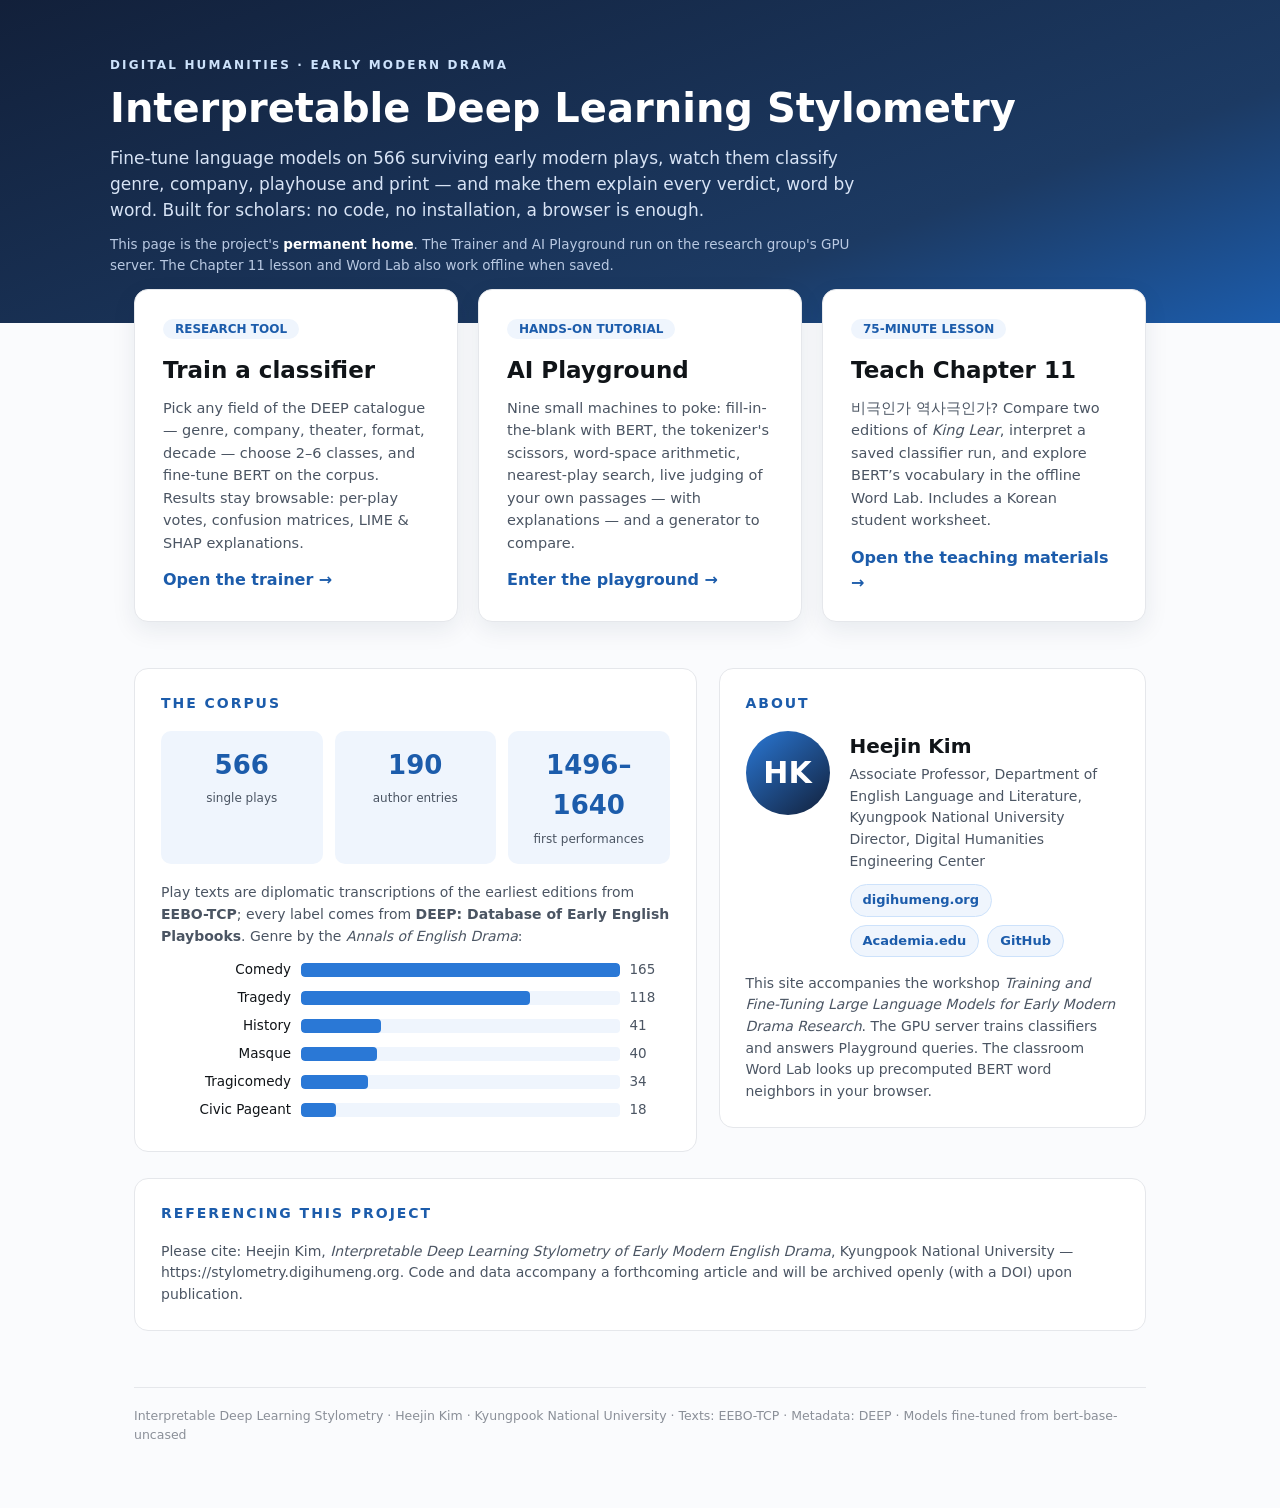
==== index.html @ d843ae89 "Publish Chapter 11 teaching pages and offline Word Lab" ====
<!DOCTYPE html>
<html lang="en"><head>
<meta charset="utf-8">
<meta name="viewport" content="width=device-width, initial-scale=1">
<meta name="color-scheme" content="light">
<link rel='canonical' href='https://stylometry.digihumeng.org/'>
<title>Interpretable Deep Learning Stylometry — Early Modern Drama</title>
<style>
  * { box-sizing: border-box; margin: 0; }
  body { font-family: system-ui, -apple-system, 'Segoe UI', sans-serif; background: #fafbfd;
         color: #101418; line-height: 1.55; }
  a { color: #1c5cab; text-decoration: none; }
  a:hover { text-decoration: underline; }
  .wrap { max-width: 1060px; margin: 0 auto; padding: 0 24px 64px; }
  header.hero { background: linear-gradient(160deg, #12203a 0%, #1c3a63 70%, #1c5cab 100%);
                 color: #fff; padding: 56px 24px 48px; }
  .hero-inner { max-width: 1060px; margin: 0 auto; }
  .kicker { letter-spacing: .18em; font-size: 12px; font-weight: 700; color: #cde2fb;
             text-transform: uppercase; }
  h1 { font-size: 40px; line-height: 1.15; margin: 10px 0 14px; font-weight: 800; }
  .hero p { color: #d7e3f5; max-width: 760px; font-size: 17px; }
  .cards { display: grid; grid-template-columns: repeat(auto-fit, minmax(min(100%, 300px), 1fr));
            gap: 20px; margin-top: -34px; }
  .card { background: #fff; border: 1px solid #e5e7eb; border-radius: 14px; padding: 26px 28px;
           box-shadow: 0 8px 24px rgba(16,32,58,.08); display: block; color: #101418; }
  .card:hover { box-shadow: 0 10px 30px rgba(16,32,58,.14); text-decoration: none;
                 transform: translateY(-2px); transition: all .15s; }
  .card .tag { font-size: 12px; font-weight: 700; color: #1c5cab; background: #eff5fd;
                border-radius: 999px; padding: 3px 12px; }
  .card h2 { font-size: 23px; margin: 12px 0 8px; }
  .card p { color: #4b5563; font-size: 14.5px; }
  .card .go { display: inline-block; margin-top: 14px; font-weight: 700; color: #1c5cab; }
  section { margin-top: 46px; }
  h3.sec { font-size: 14px; letter-spacing: .14em; text-transform: uppercase; color: #1c5cab;
            margin-bottom: 16px; }
  .grid2 { display: grid; grid-template-columns: 1.25fr .95fr; gap: 22px; align-items: start; }
  @media (max-width: 800px) { .grid2 { grid-template-columns: 1fr; } }
  .panel { background: #fff; border: 1px solid #e5e7eb; border-radius: 14px; padding: 24px 26px; }
  .tiles { display: grid; grid-template-columns: repeat(3, 1fr); gap: 12px; margin: 14px 0 18px; }
  .tile { background: #eff5fd; border-radius: 10px; padding: 14px 10px; text-align: center; }
  .tile b { display: block; font-size: 26px; color: #1c5cab; }
  .tile span { font-size: 12px; color: #4b5563; }
  .gline { display: flex; align-items: center; gap: 10px; margin: 7px 0; font-size: 13.5px; }
  .gname { width: 130px; text-align: right; color: #101418; }
  .gbar { flex: 1; background: #eff5fd; border-radius: 4px; height: 14px; overflow: hidden; }
  .gbar span { display: block; height: 100%; background: #2a78d6; border-radius: 4px; }
  .gnum { width: 40px; color: #4b5563; }
  .profile { display: flex; gap: 20px; align-items: flex-start; }
  .avatar { width: 84px; height: 84px; border-radius: 50%; background: linear-gradient(140deg, #2a78d6, #12203a);
             color: #fff; font-size: 30px; font-weight: 800; display: flex; align-items: center;
             justify-content: center; flex: 0 0 auto; }
  .profile h4 { font-size: 20px; margin-bottom: 2px; }
  .profile .role { color: #4b5563; font-size: 14px; }
  .links { margin-top: 12px; display: flex; flex-wrap: wrap; gap: 8px; }
  .links a { font-size: 13px; border: 1px solid #cde2fb; background: #eff5fd; color: #1c5cab;
              padding: 5px 12px; border-radius: 999px; font-weight: 600; }
  footer { margin-top: 56px; color: #8a8f98; font-size: 12.5px; border-top: 1px solid #e5e7eb;
            padding-top: 18px; }
</style></head>
<body>
<header class="hero"><div class="hero-inner">
  <div class="kicker">Digital Humanities · Early Modern Drama</div>
  <h1>Interpretable Deep Learning Stylometry</h1>
  <p>Fine-tune language models on 566 surviving early modern plays, watch them classify
     genre, company, playhouse and print — and make them explain every verdict, word by word.
     Built for scholars: no code, no installation, a browser is enough.</p>
  <p style='margin-top:10px;font-size:13.5px;color:#b9c9e2'>This page is the project's <b style='color:#fff'>permanent home</b>. The Trainer and AI Playground run on the research group's GPU server. The Chapter 11 lesson and Word Lab also work offline when saved.</p>
</div></header>

<div class="wrap">
  <div class="cards">
    <a class="card" href="https://interpretable-deep-learning-stylometry.ngrok.app/train/">
      <span class="tag">RESEARCH TOOL</span>
      <h2>Train a classifier</h2>
      <p>Pick any field of the DEEP catalogue — genre, company, theater, format, decade —
         choose 2–6 classes, and fine-tune BERT on the corpus. Results stay browsable:
         per-play votes, confusion matrices, LIME &amp; SHAP explanations.</p>
      <span class="go">Open the trainer →</span>
    </a>
    <a class="card" href="https://interpretable-deep-learning-stylometry.ngrok.app/play/">
      <span class="tag">HANDS-ON TUTORIAL</span>
      <h2>AI Playground</h2>
      <p>Nine small machines to poke: fill-in-the-blank with BERT, the tokenizer's scissors,
         word-space arithmetic, nearest-play search, live judging of your own passages —
         with explanations — and a generator to compare.</p>
      <span class="go">Enter the playground →</span>
    </a>
    <a class="card" href="teaching/index.html" hreflang="ko">
      <span class="tag">75-MINUTE LESSON</span>
      <h2>Teach Chapter 11</h2>
      <p><span lang="ko">비극인가 역사극인가?</span> Compare two editions of <i>King Lear</i>, interpret a saved
         classifier run, and explore BERT’s vocabulary in the offline Word Lab. Includes a Korean student worksheet.</p>
      <span class="go">Open the teaching materials →</span>
    </a>
  </div>

  <section class="grid2">
    <div class="panel">
      <h3 class="sec">The corpus</h3>
      <div class="tiles">
        <div class="tile"><b>566</b><span>single plays</span></div>
        <div class="tile"><b>190</b><span>author entries</span></div>
        <div class="tile"><b>1496–1640</b><span>first performances</span></div>
      </div>
      <p style="font-size:14px;color:#4b5563">Play texts are diplomatic transcriptions of the earliest
        editions from <b>EEBO-TCP</b>; every label comes from <b>DEEP: Database of Early English
        Playbooks</b>. Genre by the <i>Annals of English Drama</i>:</p>
      <div style="margin-top:12px"><div class='gline'><span class='gname'>Comedy</span><span class='gbar'><span style='width:100%'></span></span><span class='gnum'>165</span></div><div class='gline'><span class='gname'>Tragedy</span><span class='gbar'><span style='width:72%'></span></span><span class='gnum'>118</span></div><div class='gline'><span class='gname'>History</span><span class='gbar'><span style='width:25%'></span></span><span class='gnum'>41</span></div><div class='gline'><span class='gname'>Masque</span><span class='gbar'><span style='width:24%'></span></span><span class='gnum'>40</span></div><div class='gline'><span class='gname'>Tragicomedy</span><span class='gbar'><span style='width:21%'></span></span><span class='gnum'>34</span></div><div class='gline'><span class='gname'>Civic Pageant</span><span class='gbar'><span style='width:11%'></span></span><span class='gnum'>18</span></div></div>
    </div>
    <div class="panel">
      <h3 class="sec">About</h3>
      <div class="profile">
        <div class="avatar">HK</div>
        <div>
          <h4>Heejin Kim</h4>
          <div class="role">Associate Professor, Department of English Language and Literature,
            Kyungpook National University<br>
            Director, Digital Humanities Engineering Center</div>
          <div class="links">
            <a href="https://www.digihumeng.org" target="_blank">digihumeng.org</a>
            <a href="https://knu.academia.edu/HeejinKim" target="_blank">Academia.edu</a>
            <a href="https://github.com/hkim1596" target="_blank">GitHub</a>
          </div>
        </div>
      </div>
      <p style="margin-top:16px;font-size:14px;color:#4b5563">This site accompanies the workshop
        <i>Training and Fine-Tuning Large Language Models for Early Modern Drama Research</i>.
        The GPU server trains classifiers and answers Playground queries. The classroom Word Lab
        looks up precomputed BERT word neighbors in your browser.</p>
    </div>
  </section>

  <section class='panel' style='margin-top:26px'><h3 class='sec'>Referencing this project</h3><p style='font-size:14px;color:#4b5563'>Please cite: Heejin Kim, <i>Interpretable Deep Learning Stylometry of Early Modern English Drama</i>, Kyungpook National University — https://stylometry.digihumeng.org. Code and data accompany a forthcoming article and will be archived openly (with a DOI) upon publication.</p></section>
<footer>Interpretable Deep Learning Stylometry · Heejin Kim · Kyungpook National University ·
    Texts: EEBO-TCP · Metadata: DEEP · Models fine-tuned from bert-base-uncased</footer>
</div>
</body></html>
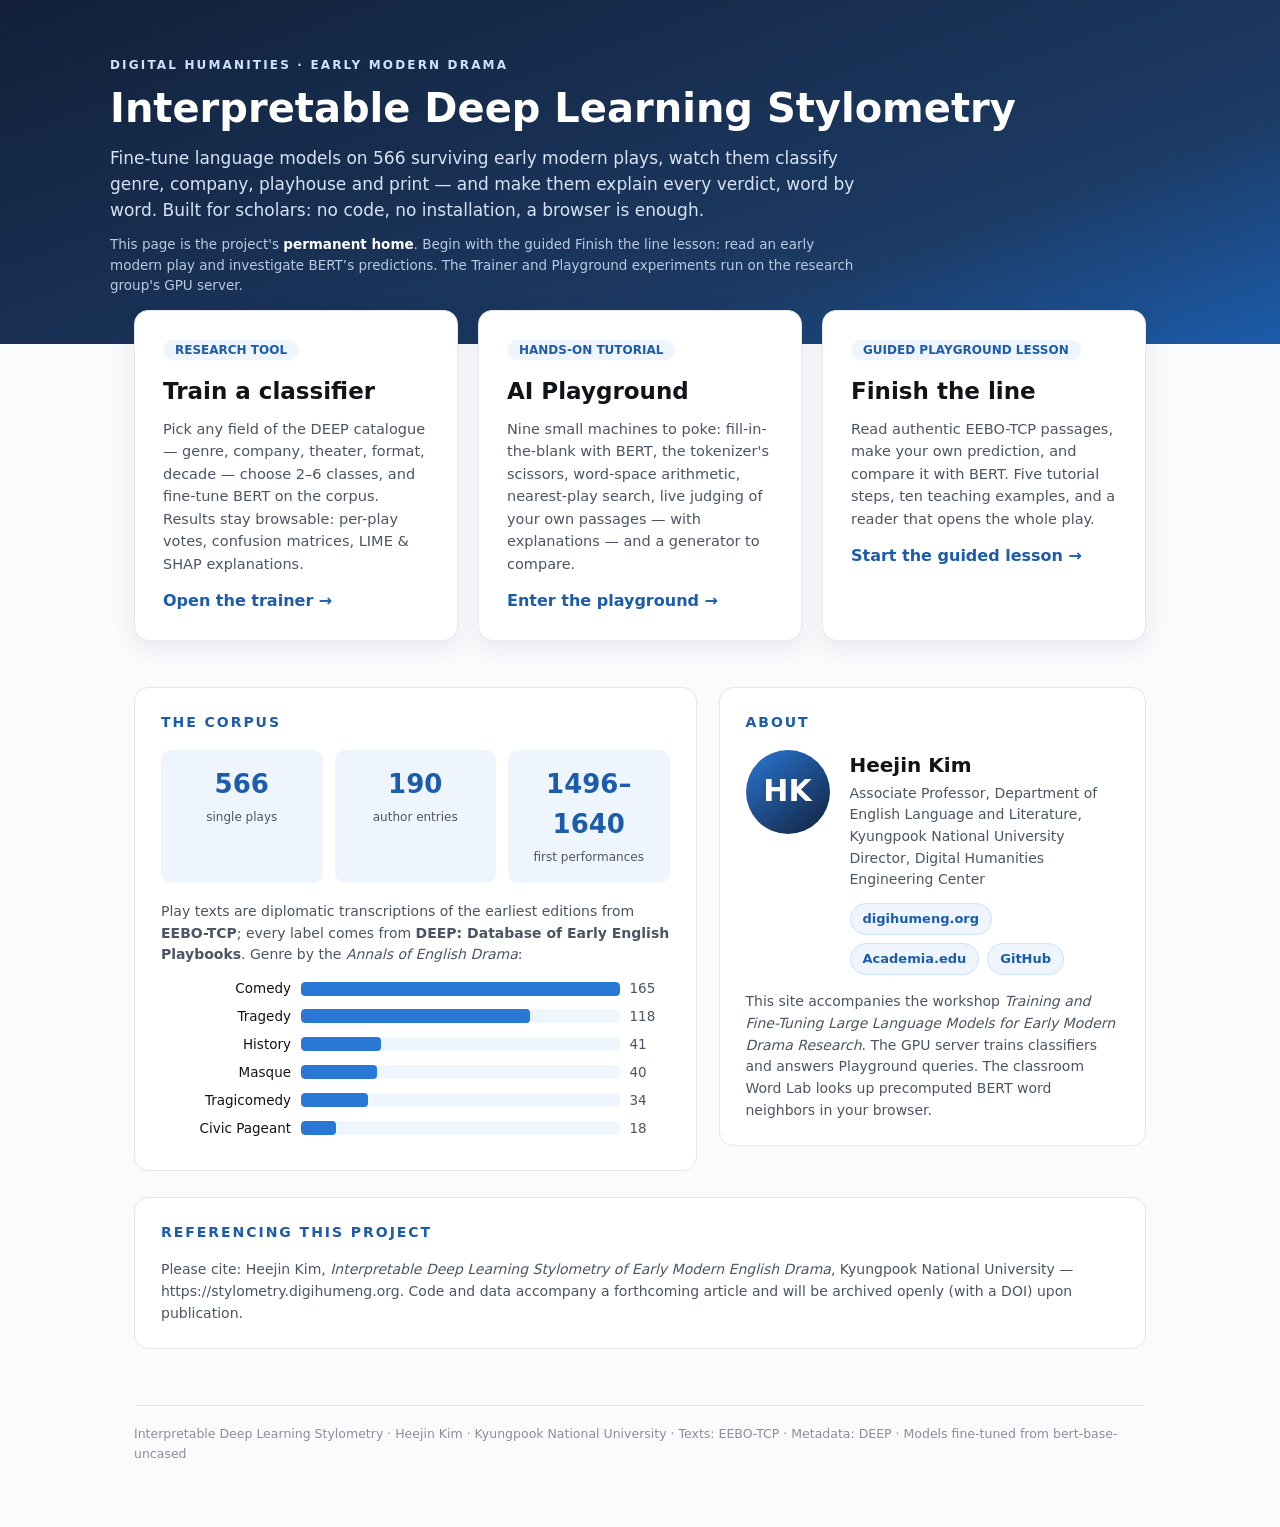
==== commit 1709f3b7: "Feature the guided Finish the line Playground lesson" ====
--- a/index.html
+++ b/index.html
@@ -64,7 +64,7 @@
   <p>Fine-tune language models on 566 surviving early modern plays, watch them classify
      genre, company, playhouse and print — and make them explain every verdict, word by word.
      Built for scholars: no code, no installation, a browser is enough.</p>
-  <p style='margin-top:10px;font-size:13.5px;color:#b9c9e2'>This page is the project's <b style='color:#fff'>permanent home</b>. The Trainer and AI Playground run on the research group's GPU server. The Chapter 11 lesson and Word Lab also work offline when saved.</p>
+  <p style='margin-top:10px;font-size:13.5px;color:#b9c9e2'>This page is the project's <b style='color:#fff'>permanent home</b>. Begin with the guided Finish the line lesson: read an early modern play and investigate BERT’s predictions. The Trainer and Playground experiments run on the research group's GPU server.</p>
 </div></header>
 
 <div class="wrap">
@@ -85,12 +85,12 @@
          with explanations — and a generator to compare.</p>
       <span class="go">Enter the playground →</span>
     </a>
-    <a class="card" href="teaching/index.html" hreflang="ko">
-      <span class="tag">75-MINUTE LESSON</span>
-      <h2>Teach Chapter 11</h2>
-      <p><span lang="ko">비극인가 역사극인가?</span> Compare two editions of <i>King Lear</i>, interpret a saved
-         classifier run, and explore BERT’s vocabulary in the offline Word Lab. Includes a Korean student worksheet.</p>
-      <span class="go">Open the teaching materials →</span>
+    <a class="card" href="https://interpretable-deep-learning-stylometry.ngrok.app/play/finish-the-line/">
+      <span class="tag">GUIDED PLAYGROUND LESSON</span>
+      <h2>Finish the line</h2>
+      <p>Read authentic EEBO-TCP passages, make your own prediction, and compare it with BERT.
+         Five tutorial steps, ten teaching examples, and a reader that opens the whole play.</p>
+      <span class="go">Start the guided lesson →</span>
     </a>
   </div>
 
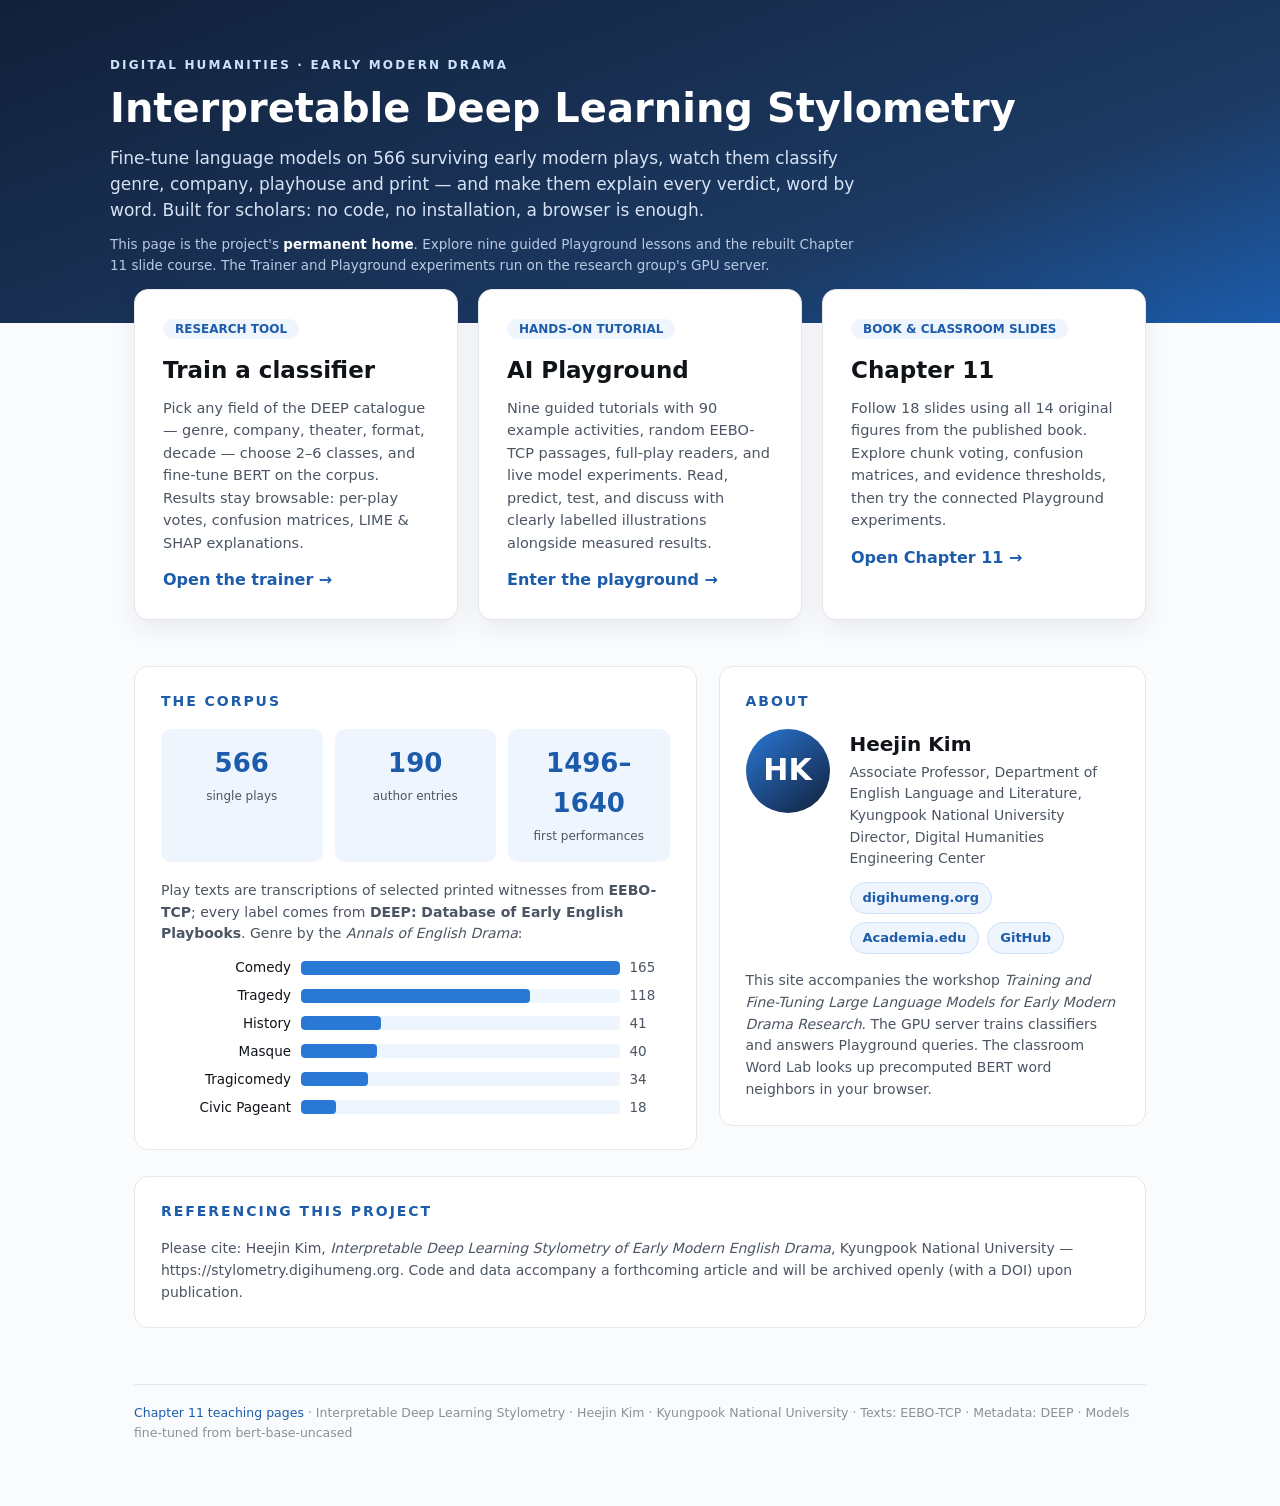
==== commit efee8717: "Publish rebuilt Chapter 11 slides and complete Playground navigation" ====
--- a/index.html
+++ b/index.html
@@ -64,7 +64,7 @@
   <p>Fine-tune language models on 566 surviving early modern plays, watch them classify
      genre, company, playhouse and print — and make them explain every verdict, word by word.
      Built for scholars: no code, no installation, a browser is enough.</p>
-  <p style='margin-top:10px;font-size:13.5px;color:#b9c9e2'>This page is the project's <b style='color:#fff'>permanent home</b>. Begin with the guided Finish the line lesson: read an early modern play and investigate BERT’s predictions. The Trainer and Playground experiments run on the research group's GPU server.</p>
+  <p style='margin-top:10px;font-size:13.5px;color:#b9c9e2'>This page is the project's <b style='color:#fff'>permanent home</b>. Explore nine guided Playground lessons and the rebuilt Chapter 11 slide course. The Trainer and Playground experiments run on the research group's GPU server.</p>
 </div></header>
 
 <div class="wrap">
@@ -80,17 +80,18 @@
     <a class="card" href="https://interpretable-deep-learning-stylometry.ngrok.app/play/">
       <span class="tag">HANDS-ON TUTORIAL</span>
       <h2>AI Playground</h2>
-      <p>Nine small machines to poke: fill-in-the-blank with BERT, the tokenizer's scissors,
-         word-space arithmetic, nearest-play search, live judging of your own passages —
-         with explanations — and a generator to compare.</p>
+      <p>Nine guided tutorials with 90 example activities, random EEBO-TCP passages,
+         full-play readers, and live model experiments. Read, predict, test, and discuss
+         with clearly labelled illustrations alongside measured results.</p>
       <span class="go">Enter the playground →</span>
     </a>
-    <a class="card" href="https://interpretable-deep-learning-stylometry.ngrok.app/play/finish-the-line/">
-      <span class="tag">GUIDED PLAYGROUND LESSON</span>
-      <h2>Finish the line</h2>
-      <p>Read authentic EEBO-TCP passages, make your own prediction, and compare it with BERT.
-         Five tutorial steps, ten teaching examples, and a reader that opens the whole play.</p>
-      <span class="go">Start the guided lesson →</span>
+    <a class="card" href="https://interpretable-deep-learning-stylometry.ngrok.app/play/chapter-11/">
+      <span class="tag">BOOK &amp; CLASSROOM SLIDES</span>
+      <h2>Chapter 11</h2>
+      <p>Follow 18 slides using all 14 original figures from the published book.
+         Explore chunk voting, confusion matrices, and evidence thresholds, then try the
+         connected Playground experiments.</p>
+      <span class="go">Open Chapter 11 →</span>
     </a>
   </div>
 
@@ -102,8 +103,7 @@
         <div class="tile"><b>190</b><span>author entries</span></div>
         <div class="tile"><b>1496–1640</b><span>first performances</span></div>
       </div>
-      <p style="font-size:14px;color:#4b5563">Play texts are diplomatic transcriptions of the earliest
-        editions from <b>EEBO-TCP</b>; every label comes from <b>DEEP: Database of Early English
+      <p style="font-size:14px;color:#4b5563">Play texts are transcriptions of selected printed witnesses from <b>EEBO-TCP</b>; every label comes from <b>DEEP: Database of Early English
         Playbooks</b>. Genre by the <i>Annals of English Drama</i>:</p>
       <div style="margin-top:12px"><div class='gline'><span class='gname'>Comedy</span><span class='gbar'><span style='width:100%'></span></span><span class='gnum'>165</span></div><div class='gline'><span class='gname'>Tragedy</span><span class='gbar'><span style='width:72%'></span></span><span class='gnum'>118</span></div><div class='gline'><span class='gname'>History</span><span class='gbar'><span style='width:25%'></span></span><span class='gnum'>41</span></div><div class='gline'><span class='gname'>Masque</span><span class='gbar'><span style='width:24%'></span></span><span class='gnum'>40</span></div><div class='gline'><span class='gname'>Tragicomedy</span><span class='gbar'><span style='width:21%'></span></span><span class='gnum'>34</span></div><div class='gline'><span class='gname'>Civic Pageant</span><span class='gbar'><span style='width:11%'></span></span><span class='gnum'>18</span></div></div>
     </div>
@@ -131,7 +131,7 @@
   </section>
 
   <section class='panel' style='margin-top:26px'><h3 class='sec'>Referencing this project</h3><p style='font-size:14px;color:#4b5563'>Please cite: Heejin Kim, <i>Interpretable Deep Learning Stylometry of Early Modern English Drama</i>, Kyungpook National University — https://stylometry.digihumeng.org. Code and data accompany a forthcoming article and will be archived openly (with a DOI) upon publication.</p></section>
-<footer>Interpretable Deep Learning Stylometry · Heejin Kim · Kyungpook National University ·
+<footer><a href="https://stylometry.digihumeng.org/teaching/">Chapter 11 teaching pages</a> · Interpretable Deep Learning Stylometry · Heejin Kim · Kyungpook National University ·
     Texts: EEBO-TCP · Metadata: DEEP · Models fine-tuned from bert-base-uncased</footer>
 </div>
 </body></html>
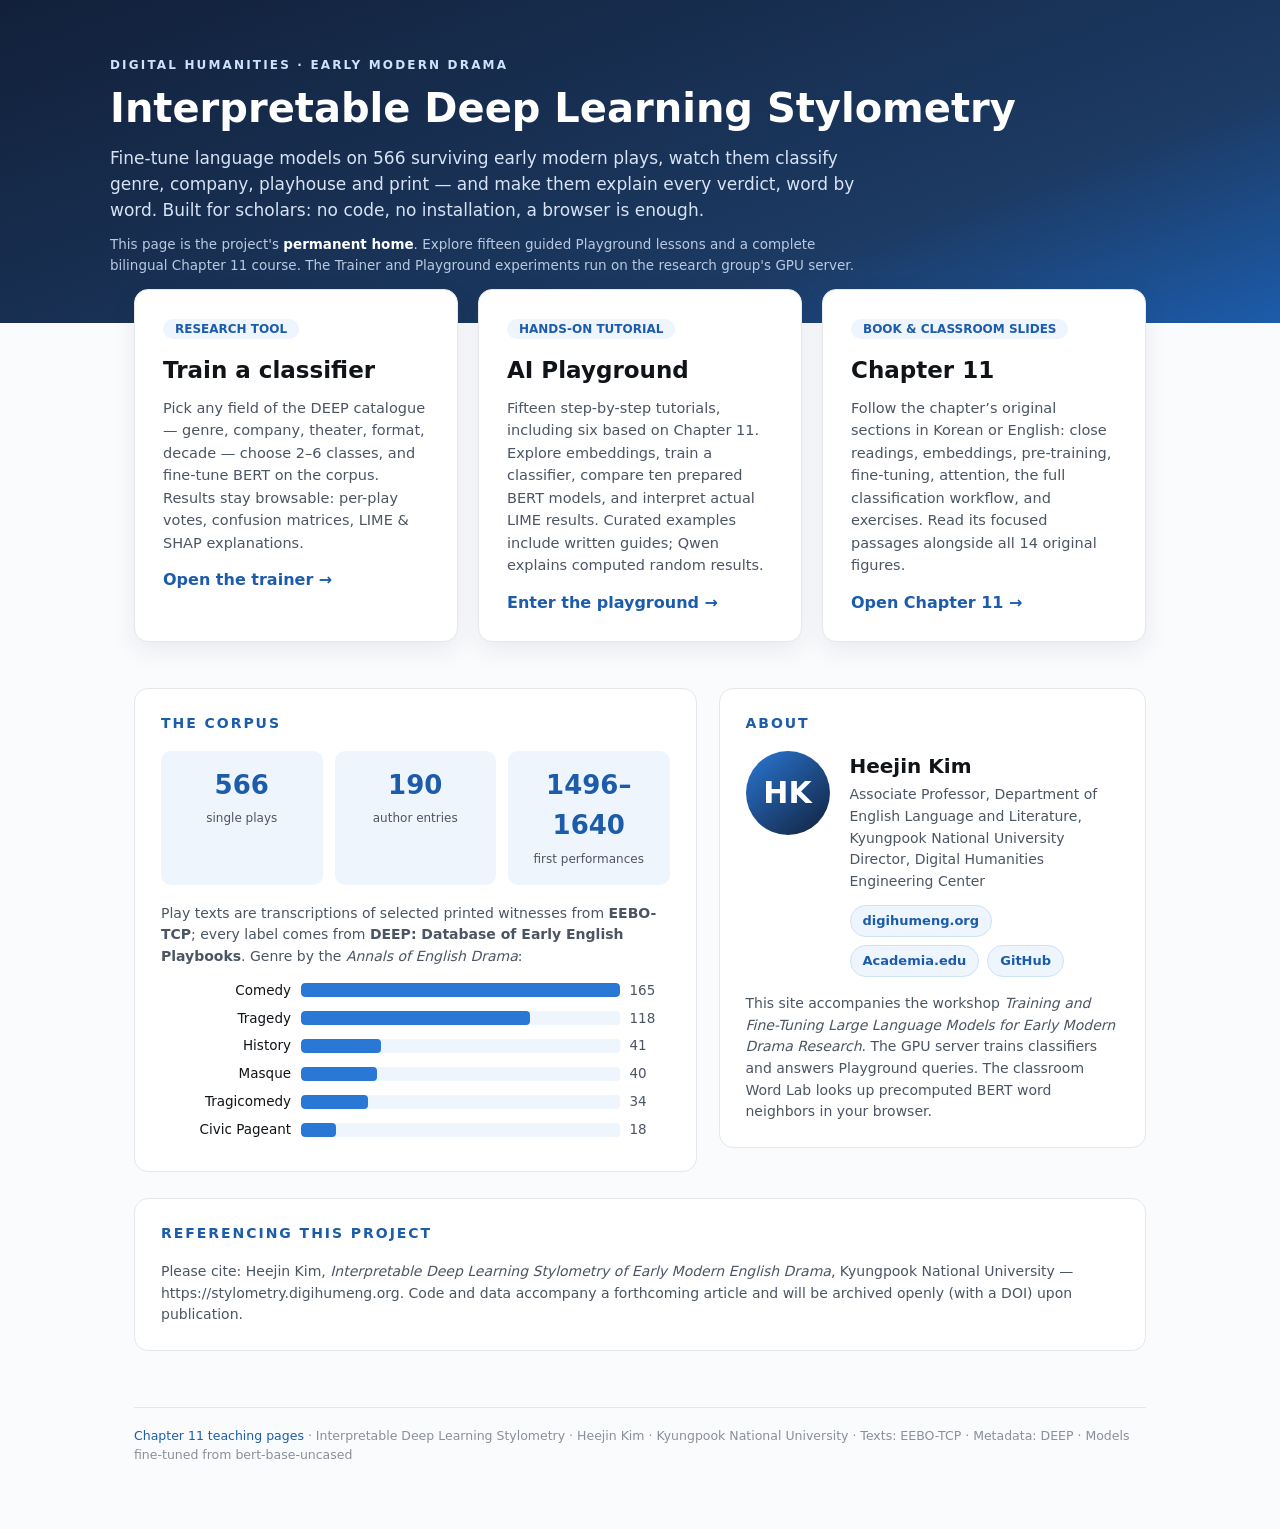
==== commit 03addeed: "Publish the complete bilingual Chapter 11 reading and experiment course" ====
--- a/index.html
+++ b/index.html
@@ -64,7 +64,7 @@
   <p>Fine-tune language models on 566 surviving early modern plays, watch them classify
      genre, company, playhouse and print — and make them explain every verdict, word by word.
      Built for scholars: no code, no installation, a browser is enough.</p>
-  <p style='margin-top:10px;font-size:13.5px;color:#b9c9e2'>This page is the project's <b style='color:#fff'>permanent home</b>. Explore nine guided Playground lessons and the rebuilt Chapter 11 slide course. The Trainer and Playground experiments run on the research group's GPU server.</p>
+  <p style='margin-top:10px;font-size:13.5px;color:#b9c9e2'>This page is the project's <b style='color:#fff'>permanent home</b>. Explore fifteen guided Playground lessons and a complete bilingual Chapter 11 course. The Trainer and Playground experiments run on the research group's GPU server.</p>
 </div></header>
 
 <div class="wrap">
@@ -80,17 +80,17 @@
     <a class="card" href="https://interpretable-deep-learning-stylometry.ngrok.app/play/">
       <span class="tag">HANDS-ON TUTORIAL</span>
       <h2>AI Playground</h2>
-      <p>Nine guided tutorials with 90 example activities, random EEBO-TCP passages,
-         full-play readers, and live model experiments. Read, predict, test, and discuss
-         with clearly labelled illustrations alongside measured results.</p>
+      <p>Fifteen step-by-step tutorials, including six based on Chapter 11. Explore embeddings,
+         train a classifier, compare ten prepared BERT models, and interpret actual LIME results.
+         Curated examples include written guides; Qwen explains computed random results.</p>
       <span class="go">Enter the playground →</span>
     </a>
     <a class="card" href="https://interpretable-deep-learning-stylometry.ngrok.app/play/chapter-11/">
       <span class="tag">BOOK &amp; CLASSROOM SLIDES</span>
       <h2>Chapter 11</h2>
-      <p>Follow 18 slides using all 14 original figures from the published book.
-         Explore chunk voting, confusion matrices, and evidence thresholds, then try the
-         connected Playground experiments.</p>
+      <p>Follow the chapter’s original sections in Korean or English: close readings,
+         embeddings, pre-training, fine-tuning, attention, the full classification workflow,
+         and exercises. Read its focused passages alongside all 14 original figures.</p>
       <span class="go">Open Chapter 11 →</span>
     </a>
   </div>
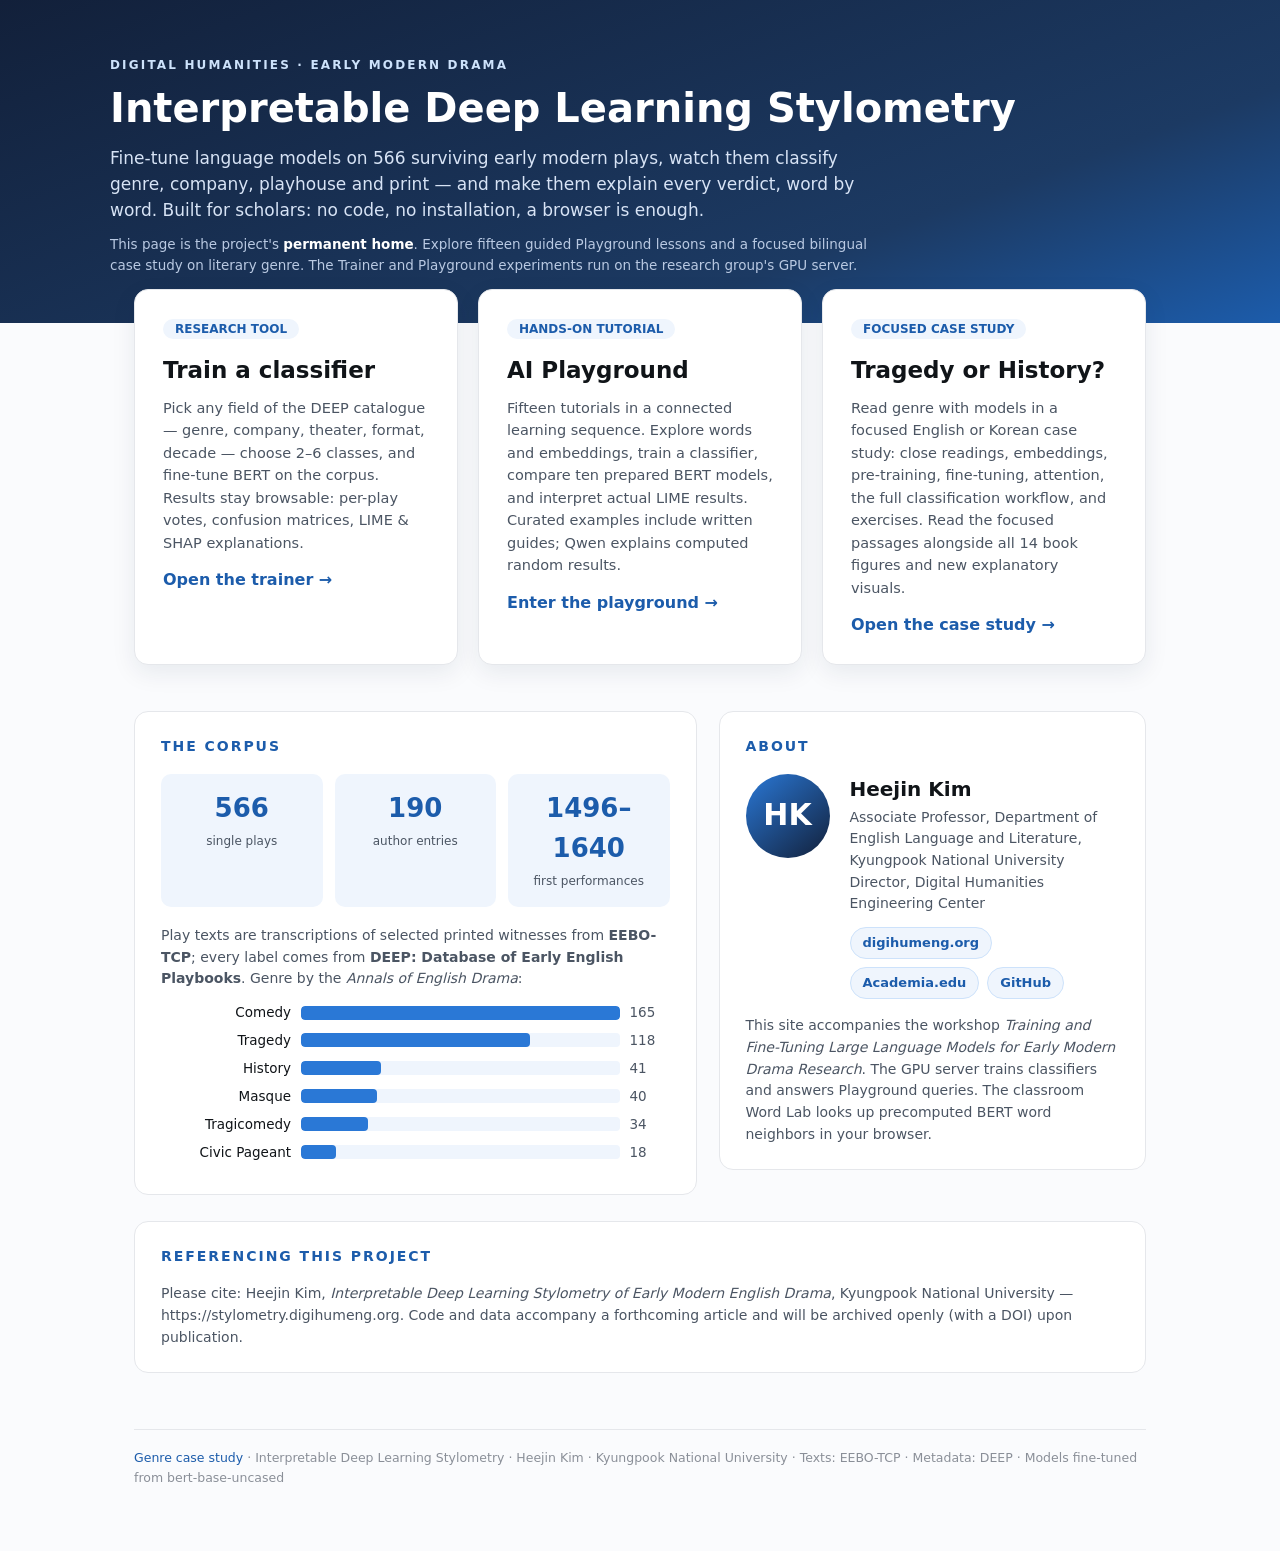
==== commit 5341d0af: "Present bilingual genre case study with original figures and measured visuals" ====
--- a/index.html
+++ b/index.html
@@ -64,7 +64,7 @@
   <p>Fine-tune language models on 566 surviving early modern plays, watch them classify
      genre, company, playhouse and print — and make them explain every verdict, word by word.
      Built for scholars: no code, no installation, a browser is enough.</p>
-  <p style='margin-top:10px;font-size:13.5px;color:#b9c9e2'>This page is the project's <b style='color:#fff'>permanent home</b>. Explore fifteen guided Playground lessons and a complete bilingual Chapter 11 course. The Trainer and Playground experiments run on the research group's GPU server.</p>
+  <p style='margin-top:10px;font-size:13.5px;color:#b9c9e2'>This page is the project's <b style='color:#fff'>permanent home</b>. Explore fifteen guided Playground lessons and a focused bilingual case study on literary genre. The Trainer and Playground experiments run on the research group's GPU server.</p>
 </div></header>
 
 <div class="wrap">
@@ -80,18 +80,18 @@
     <a class="card" href="https://interpretable-deep-learning-stylometry.ngrok.app/play/">
       <span class="tag">HANDS-ON TUTORIAL</span>
       <h2>AI Playground</h2>
-      <p>Fifteen step-by-step tutorials, including six based on Chapter 11. Explore embeddings,
+      <p>Fifteen tutorials in a connected learning sequence. Explore words and embeddings,
          train a classifier, compare ten prepared BERT models, and interpret actual LIME results.
          Curated examples include written guides; Qwen explains computed random results.</p>
       <span class="go">Enter the playground →</span>
     </a>
-    <a class="card" href="https://interpretable-deep-learning-stylometry.ngrok.app/play/chapter-11/">
-      <span class="tag">BOOK &amp; CLASSROOM SLIDES</span>
-      <h2>Chapter 11</h2>
-      <p>Follow the chapter’s original sections in Korean or English: close readings,
+    <a class="card" href="/teaching/">
+      <span class="tag">FOCUSED CASE STUDY</span>
+      <h2>Tragedy or History?</h2>
+      <p>Read genre with models in a focused English or Korean case study: close readings,
          embeddings, pre-training, fine-tuning, attention, the full classification workflow,
-         and exercises. Read its focused passages alongside all 14 original figures.</p>
-      <span class="go">Open Chapter 11 →</span>
+         and exercises. Read the focused passages alongside all 14 book figures and new explanatory visuals.</p>
+      <span class="go">Open the case study →</span>
     </a>
   </div>
 
@@ -131,7 +131,7 @@
   </section>
 
   <section class='panel' style='margin-top:26px'><h3 class='sec'>Referencing this project</h3><p style='font-size:14px;color:#4b5563'>Please cite: Heejin Kim, <i>Interpretable Deep Learning Stylometry of Early Modern English Drama</i>, Kyungpook National University — https://stylometry.digihumeng.org. Code and data accompany a forthcoming article and will be archived openly (with a DOI) upon publication.</p></section>
-<footer><a href="https://stylometry.digihumeng.org/teaching/">Chapter 11 teaching pages</a> · Interpretable Deep Learning Stylometry · Heejin Kim · Kyungpook National University ·
+<footer><a href="https://stylometry.digihumeng.org/teaching/">Genre case study</a> · Interpretable Deep Learning Stylometry · Heejin Kim · Kyungpook National University ·
     Texts: EEBO-TCP · Metadata: DEEP · Models fine-tuned from bert-base-uncased</footer>
 </div>
 </body></html>
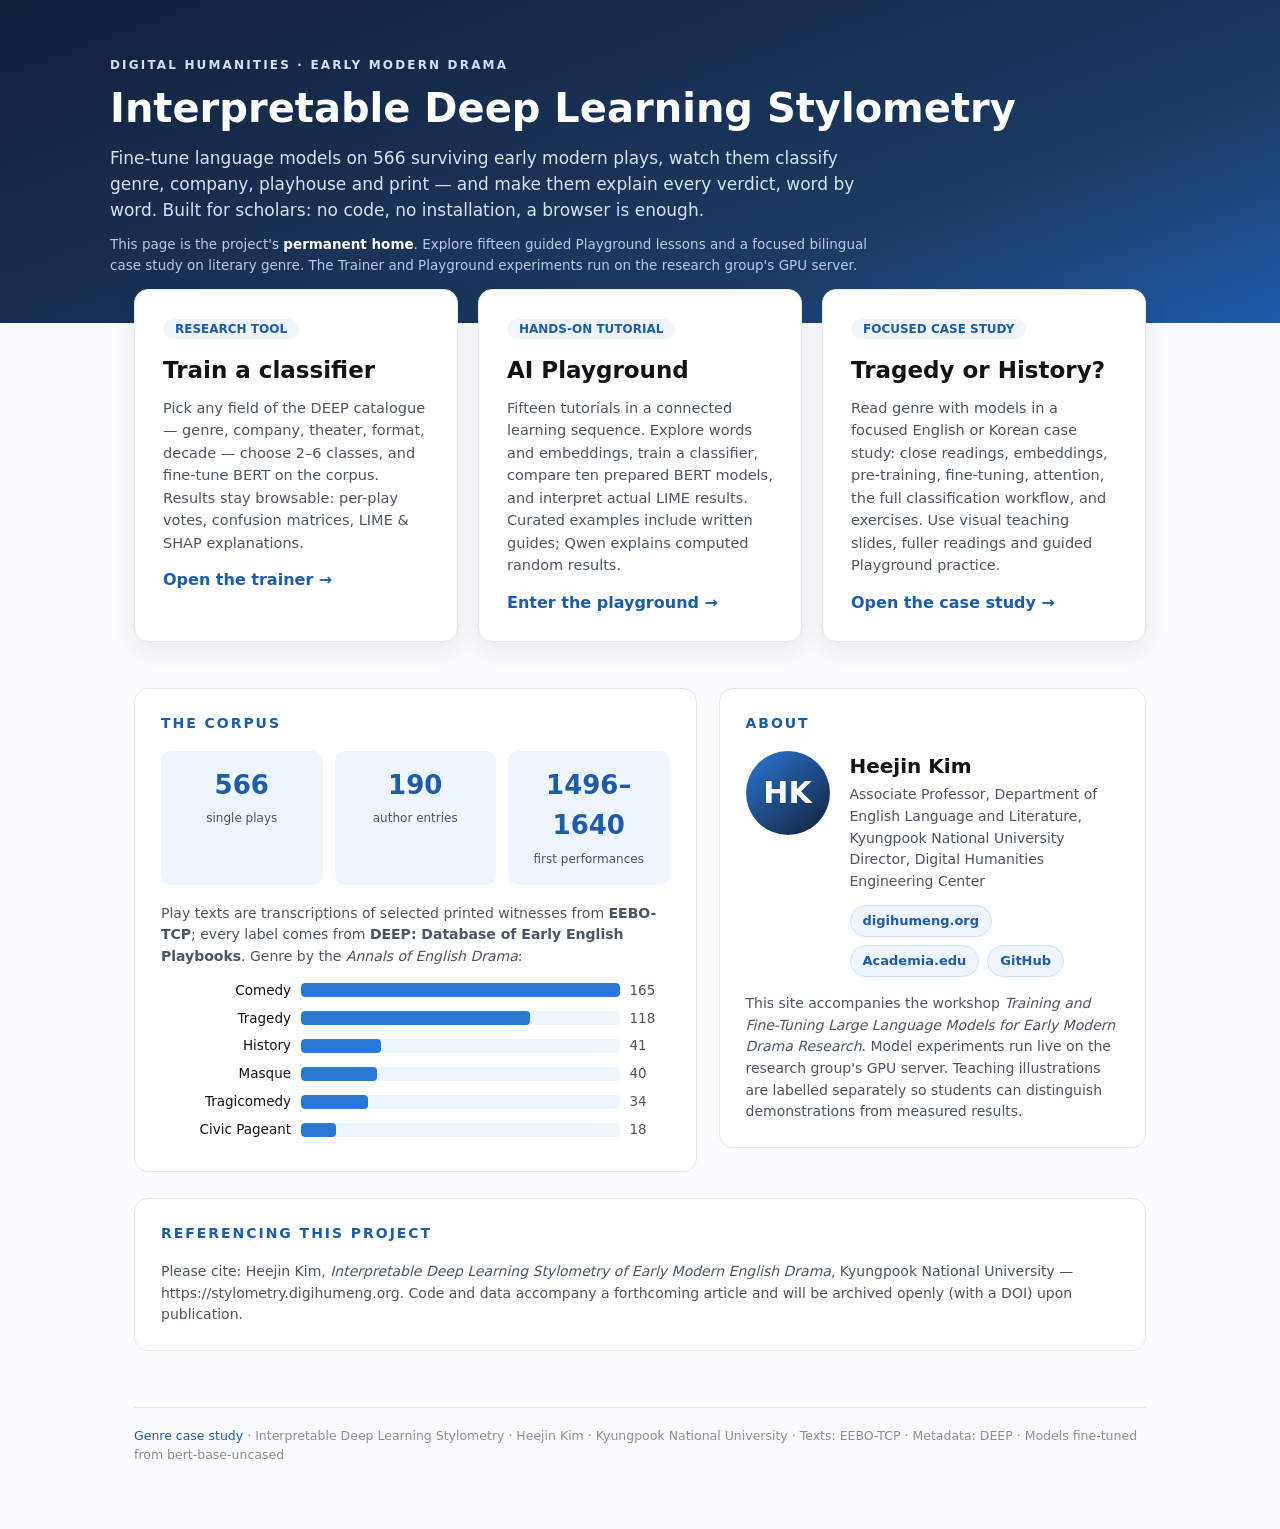
==== commit 5304da47: "Build visual case-study slides with readings and Playground practice" ====
--- a/index.html
+++ b/index.html
@@ -90,7 +90,7 @@
       <h2>Tragedy or History?</h2>
       <p>Read genre with models in a focused English or Korean case study: close readings,
          embeddings, pre-training, fine-tuning, attention, the full classification workflow,
-         and exercises. Read the focused passages alongside all 14 book figures and new explanatory visuals.</p>
+         and exercises. Use visual teaching slides, fuller readings and guided Playground practice.</p>
       <span class="go">Open the case study →</span>
     </a>
   </div>
@@ -125,8 +125,8 @@
       </div>
       <p style="margin-top:16px;font-size:14px;color:#4b5563">This site accompanies the workshop
         <i>Training and Fine-Tuning Large Language Models for Early Modern Drama Research</i>.
-        The GPU server trains classifiers and answers Playground queries. The classroom Word Lab
-        looks up precomputed BERT word neighbors in your browser.</p>
+        Model experiments run live on the research group's GPU server. Teaching illustrations
+        are labelled separately so students can distinguish demonstrations from measured results.</p>
     </div>
   </section>
 
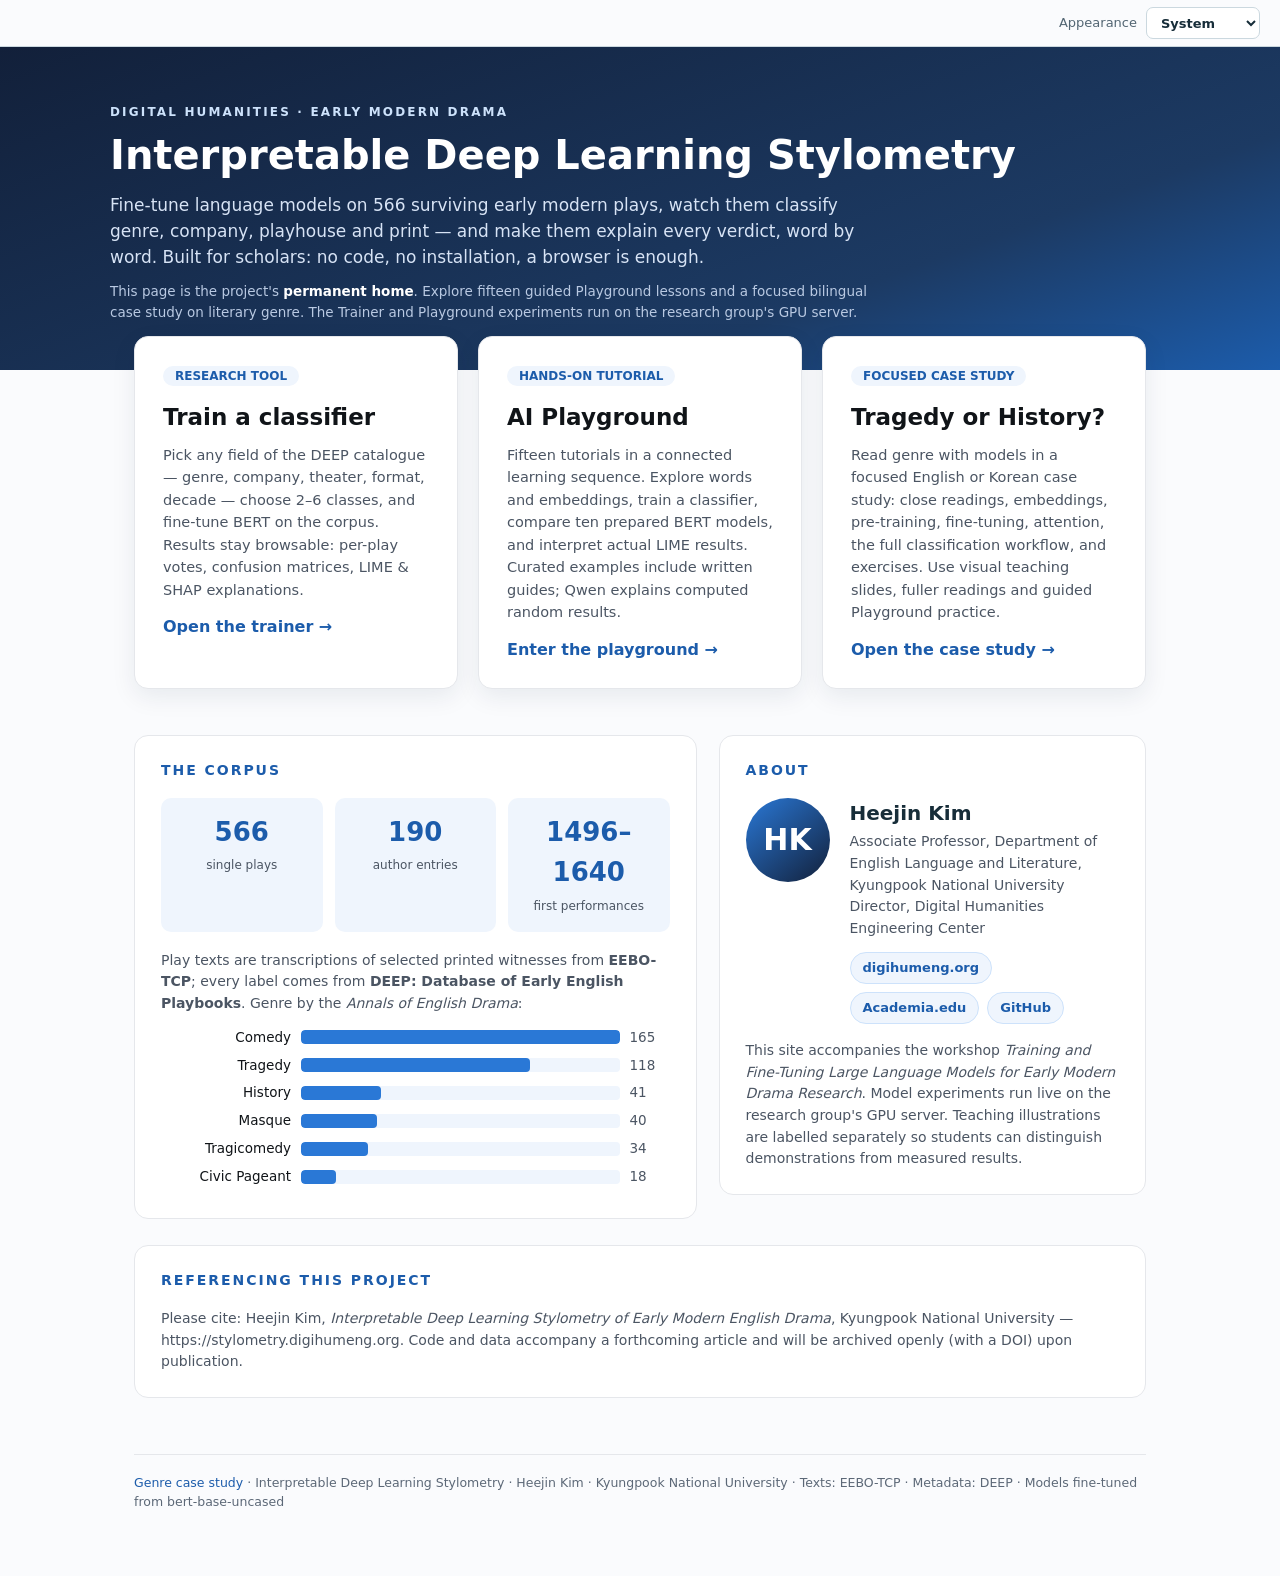
==== commit 0047b5eb: "Add persistent appearance controls and English-first teaching pages" ====
--- a/index.html
+++ b/index.html
@@ -1,8 +1,11 @@
 <!DOCTYPE html>
-<html lang="en"><head>
+<html lang="en"><head><meta name="color-scheme" content="light dark">
+<script src="/site-assets/theme.js"></script>
+<link rel="stylesheet" href="/site-assets/theme.css">
+
 <meta charset="utf-8">
 <meta name="viewport" content="width=device-width, initial-scale=1">
-<meta name="color-scheme" content="light">
+
 <link rel='canonical' href='https://stylometry.digihumeng.org/'>
 <title>Interpretable Deep Learning Stylometry — Early Modern Drama</title>
 <style>
--- a/site-assets/theme.css
+++ b/site-assets/theme.css
@@ -0,0 +1,41 @@
+:root{--site-bg:#fafbfd;--site-surface:#fff;--site-ink:#172d39;--site-muted:#526572;--site-line:#cbd8df;--site-pale:#edf4fa;--site-link:#205c98}
+html[data-theme=dark]{--site-bg:#101d25;--site-surface:#182a34;--site-ink:#e6edf1;--site-muted:#b3c4ce;--site-line:#405762;--site-pale:#203b4b;--site-link:#94c9ff;color-scheme:dark}
+html[data-theme=light]{color-scheme:light}
+html[data-theme] body{background-color:var(--site-bg);color:var(--site-ink)}
+.site-appearance{box-sizing:border-box;display:flex;align-items:center;justify-content:flex-end;gap:9px;padding:7px max(20px,calc((100vw - 1376px)/2));min-height:46px;width:100%;background:var(--site-bg);color:var(--site-muted);border-bottom:1px solid var(--site-line);font:500 13px/1.4 system-ui,-apple-system,sans-serif;position:relative;z-index:12;flex-shrink:0}
+.site-appearance label{margin:0;font:inherit;color:inherit}.site-appearance select{box-sizing:border-box;width:auto;min-width:98px;min-height:32px;padding:5px 27px 5px 10px;border:1px solid var(--site-line);border-radius:7px;background:var(--site-surface);color:var(--site-ink);font:600 13px/1.4 system-ui,-apple-system,sans-serif}
+.site-appearance select:focus-visible{outline:3px solid #c69b55;outline-offset:2px}
+/* The homepage uses these surfaces on both hosting origins. */
+html[data-theme=dark] .wrap .card,html[data-theme=dark] .wrap .panel{background:var(--site-surface);border-color:var(--site-line);color:var(--site-ink)}
+html[data-theme=dark] .wrap .card p,html[data-theme=dark] .wrap .role,html[data-theme=dark] .wrap .tile span,html[data-theme=dark] .wrap .gnum,html[data-theme=dark] .wrap footer{color:var(--site-muted)}
+html[data-theme=dark] .wrap .card .tag,html[data-theme=dark] .wrap .tile,html[data-theme=dark] .wrap .gbar,html[data-theme=dark] .wrap .links a{background:var(--site-pale);border-color:var(--site-line)}
+html[data-theme=dark] .wrap .card .tag,html[data-theme=dark] .wrap .card .go,html[data-theme=dark] .wrap .tile b,html[data-theme=dark] .wrap a,html[data-theme=dark] .wrap h3.sec{color:var(--site-link)}
+html[data-theme=dark] .wrap .gname{color:var(--site-ink)}
+html[data-theme=dark] .wrap [style*="color:#4b5563"]{color:var(--site-muted)!important}
+/* Gradio supplies its own dark control tokens. The custom teaching HTML needs
+   the same treatment; chart/image pixels and model values remain unchanged. */
+html[data-theme] body:has(gradio-app){background:var(--site-bg)!important;color:var(--site-ink)!important}
+html[data-theme] gradio-app{background:var(--site-bg)}
+html[data-theme] gradio-app footer{display:none!important}
+html[data-theme=dark] .gradio-container{background:var(--site-bg)}
+html[data-theme=dark] .station-card{background:var(--site-surface)!important;border-color:var(--site-line)!important;color:var(--site-ink)!important}
+html[data-theme=dark] .station-card p,html[data-theme=dark] .station-intro,html[data-theme=dark] .station-note,html[data-theme=dark] .station-part{color:var(--site-muted)!important}
+html[data-theme=dark] .station-number,html[data-theme=dark] .station-open,html[data-theme=dark] .howto .label-wrap span{color:var(--site-link)!important}
+html[data-theme=dark] .chapter-card{background:var(--site-pale)!important;border-color:var(--site-line)!important;color:var(--site-ink)!important}
+html[data-theme=dark] .gradio-container [style*="color:#101418"],html[data-theme=dark] .gradio-container [style*="color: #101418"]{color:var(--site-ink)!important}
+html[data-theme=dark] .gradio-container [style*="color:#4b5563"],html[data-theme=dark] .gradio-container [style*="color: #4b5563"],html[data-theme=dark] .gradio-container [style*="color:#8a8f98"],html[data-theme=dark] .gradio-container [style*="color:#a15c00"]{color:var(--site-muted)!important}
+html[data-theme=dark] .gradio-container [style*="color:#1c5cab"]{color:var(--site-link)!important}
+html[data-theme=dark] .gradio-container [style*="color:#c2185b"]{color:#ff9fc5!important}
+html[data-theme=dark] .gradio-container [style*="background:#eff5fd"],html[data-theme=dark] .gradio-container [style*="background:#fdf3f6"],html[data-theme=dark] .gradio-container [style*="background:#eef7ee"],html[data-theme=dark] .gradio-container [style*="background:#fff7e6"]{background:var(--site-pale)!important}
+html[data-theme=dark] .gradio-container [style*="border:1px solid #e5e7eb"],html[data-theme=dark] .gradio-container [style*="border-bottom:1px solid #e5e7eb"]{border-color:var(--site-line)!important}
+html[data-theme=dark] .gradio-container mark{color:#172d39}
+iframe[data-theme-result]{background:var(--site-surface)!important;border-color:var(--site-line)!important}
+/* Selected tabs and compact labels must stay legible in both palettes. */
+html[data-theme=dark] .gradio-container [role=tab][aria-selected=true]{color:var(--site-link)!important;border-bottom-color:var(--site-link)!important}
+html[data-theme=light] .gradio-container [role=tab][aria-selected=true]{color:#205c98!important;border-bottom-color:#205c98!important}
+html[data-theme=light] .gradio-container .label-wrap>span,html[data-theme=light] .gradio-container [data-testid=block-info],html[data-theme=light] .gradio-container label.float{color:#3730a3!important}
+html[data-theme=light] .gradio-container button.primary{background:#5145cd!important;color:#fff!important}
+html[data-theme=light] .gradio-container button.primary:hover:not(:disabled){background:#4438b9!important}
+html[data-theme=light] .wrap footer,html[data-theme=light] .gradio-container [style*="color:#8a8f98"]{color:#5c6877!important}
+@media(max-width:600px){.site-appearance{padding:6px 14px;min-height:44px}.site-appearance select{min-height:32px}}
+@media print{.site-appearance{display:none}}
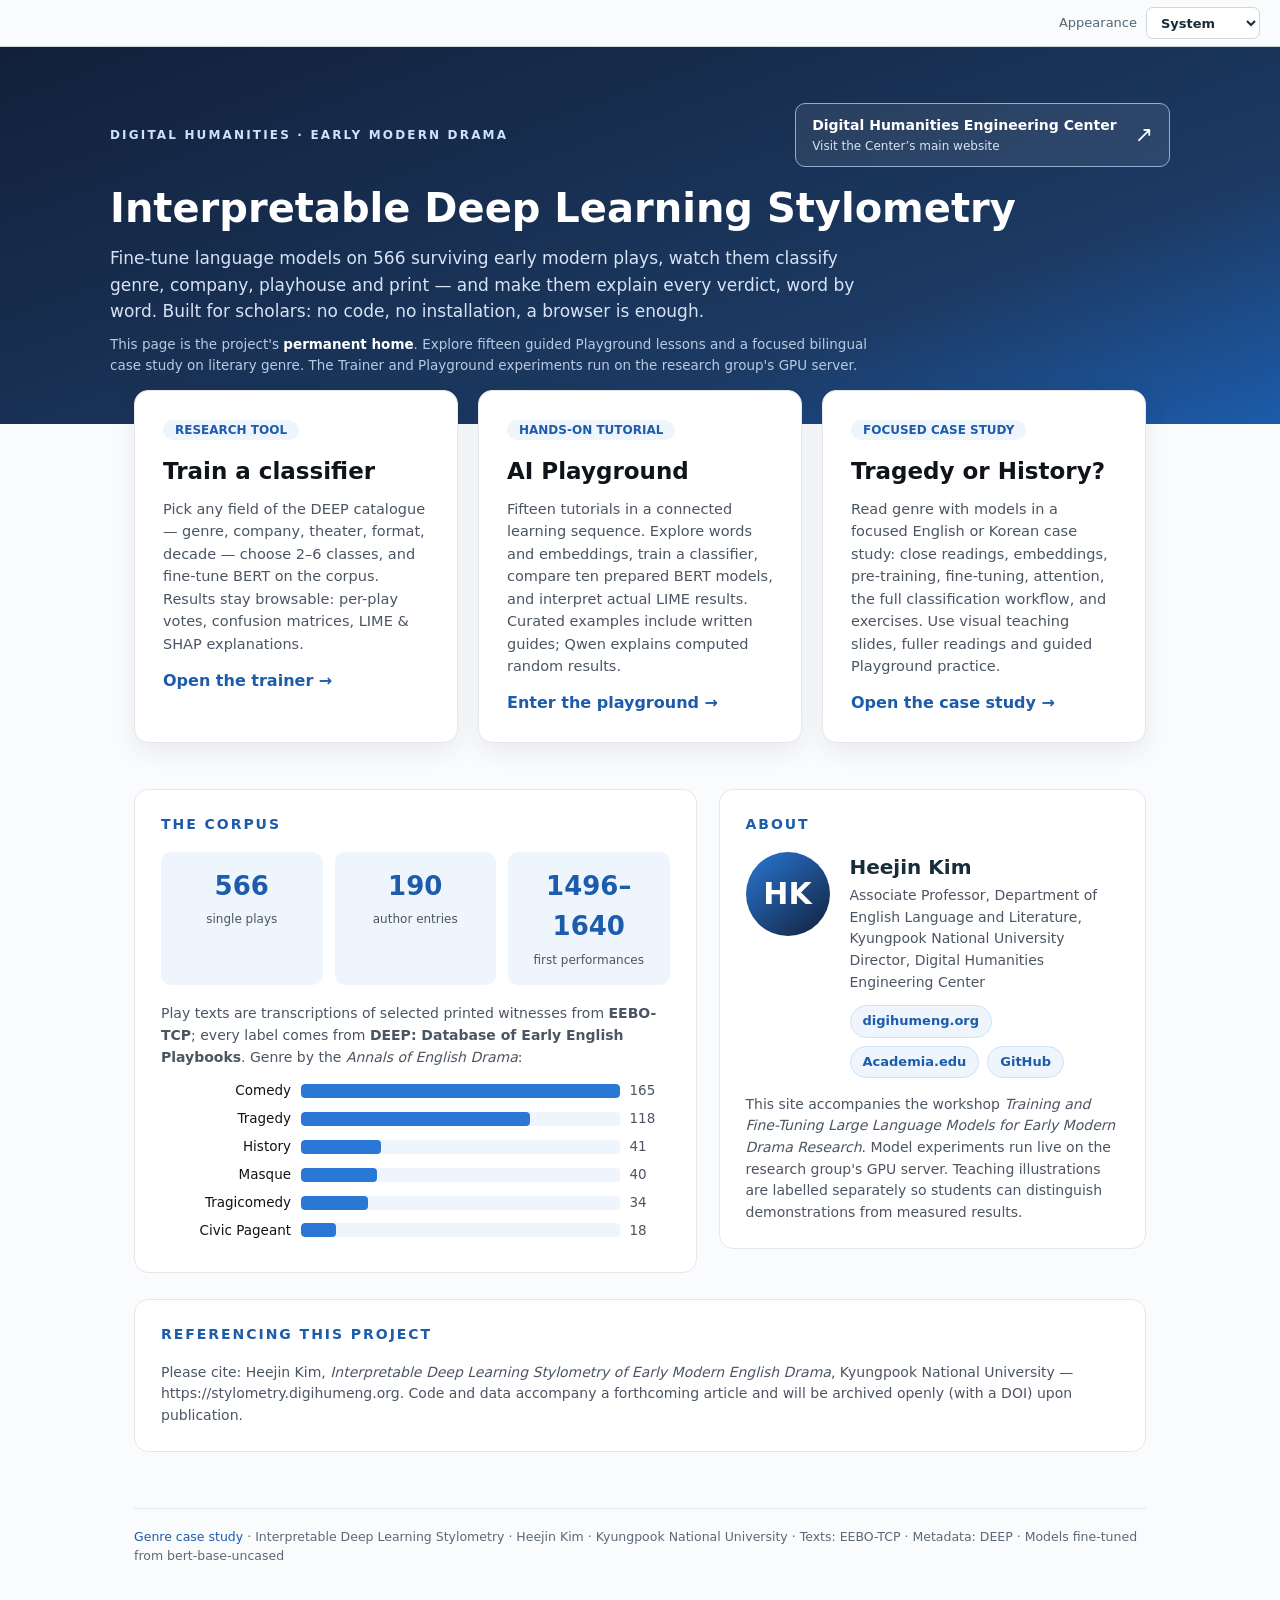
==== commit 00dce31b: "Add slide QR codes and a prominent Center homepage link" ====
--- a/index.html
+++ b/index.html
@@ -18,6 +18,21 @@
   header.hero { background: linear-gradient(160deg, #12203a 0%, #1c3a63 70%, #1c5cab 100%);
                  color: #fff; padding: 56px 24px 48px; }
   .hero-inner { max-width: 1060px; margin: 0 auto; }
+  .hero-top { display: flex; align-items: center; justify-content: space-between;
+              flex-wrap: wrap; gap: 18px; margin-bottom: 18px; }
+  .center-link { display: inline-flex; align-items: center; gap: 18px; max-width: 100%;
+                 padding: 12px 16px; border: 1px solid #8faed3; border-radius: 10px;
+                 background: rgba(255,255,255,.08); color: #fff; line-height: 1.4; }
+  .center-link strong { display: block; font-size: 14px; }
+  .center-link small { display: block; margin-top: 2px; font-size: 12px; color: #d7e3f5; }
+  .center-link .external-arrow { flex: 0 0 auto; font-size: 22px; }
+  .center-link:hover { background: rgba(255,255,255,.16); text-decoration: none; }
+  .center-link:hover strong { text-decoration: underline; text-underline-offset: 3px; }
+  .center-link:focus-visible { outline: 3px solid #cde2fb; outline-offset: 4px; }
+  @media (max-width: 600px) {
+    .hero-top { align-items: flex-start; gap: 16px; }
+    .center-link { width: 100%; justify-content: space-between; }
+  }
   .kicker { letter-spacing: .18em; font-size: 12px; font-weight: 700; color: #cde2fb;
              text-transform: uppercase; }
   h1 { font-size: 40px; line-height: 1.15; margin: 10px 0 14px; font-weight: 800; }
@@ -62,7 +77,14 @@
 </style></head>
 <body>
 <header class="hero"><div class="hero-inner">
-  <div class="kicker">Digital Humanities · Early Modern Drama</div>
+  <div class="hero-top">
+    <div class="kicker">Digital Humanities · Early Modern Drama</div>
+    <a class="center-link" href="https://digihumeng.org/">
+      <span><strong>Digital Humanities Engineering Center</strong>
+        <small>Visit the Center’s main website</small></span>
+      <span class="external-arrow" aria-hidden="true">↗</span>
+    </a>
+  </div>
   <h1>Interpretable Deep Learning Stylometry</h1>
   <p>Fine-tune language models on 566 surviving early modern plays, watch them classify
      genre, company, playhouse and print — and make them explain every verdict, word by word.
@@ -120,7 +142,7 @@
             Kyungpook National University<br>
             Director, Digital Humanities Engineering Center</div>
           <div class="links">
-            <a href="https://www.digihumeng.org" target="_blank">digihumeng.org</a>
+            <a href="https://digihumeng.org/" target="_blank" rel="noopener">digihumeng.org</a>
             <a href="https://knu.academia.edu/HeejinKim" target="_blank">Academia.edu</a>
             <a href="https://github.com/hkim1596" target="_blank">GitHub</a>
           </div>
